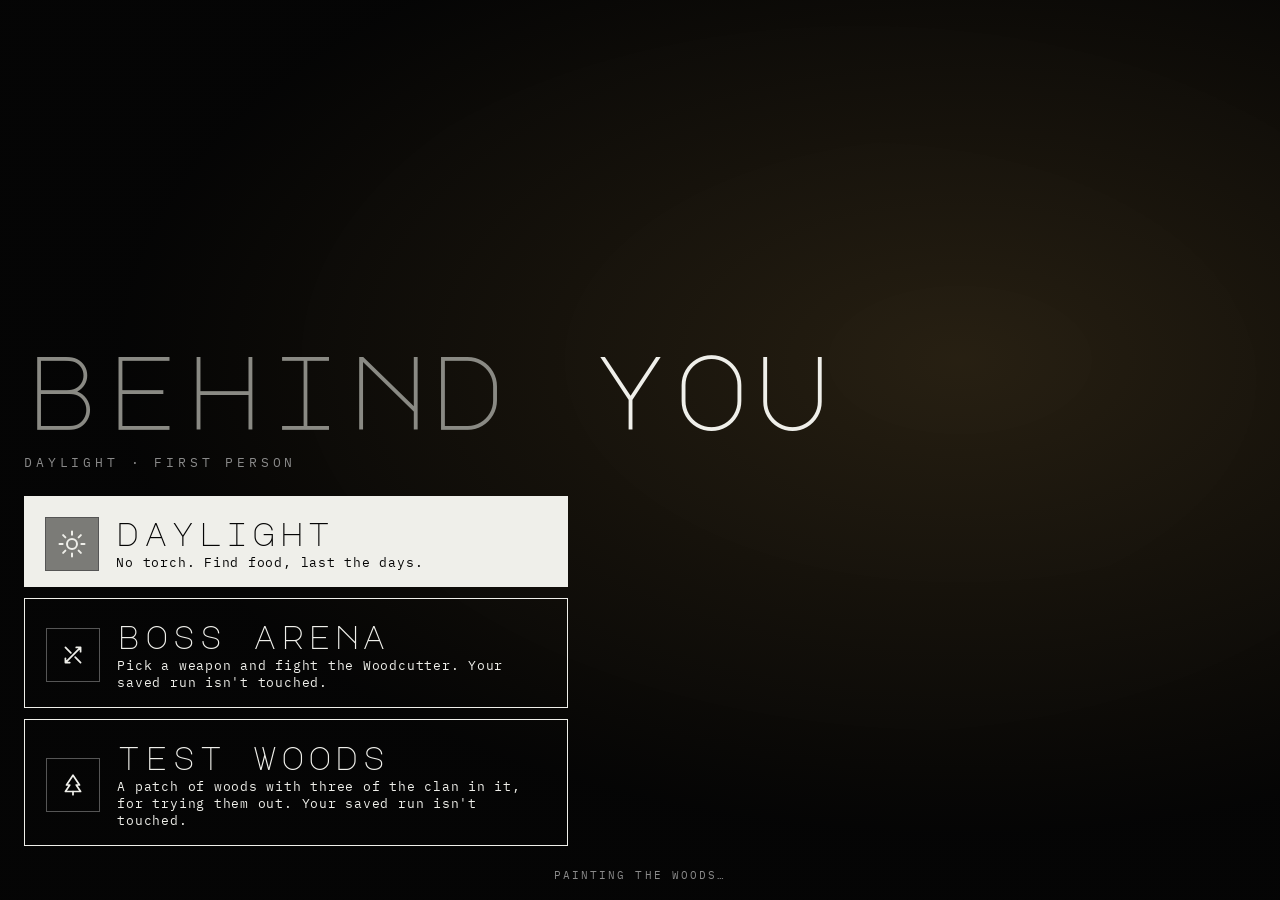
==== src/shell.html @ 35be9f8f "Thicker woods in stands with clearings, new pines, undergrowth; headlines at the top instead of mid-" ====
<!doctype html>
<html lang="en">
<head>
<meta charset="utf-8">
<meta name="viewport" content="width=device-width, initial-scale=1, viewport-fit=cover, user-scalable=no">
<meta name="theme-color" content="#050505">
<meta name="apple-mobile-web-app-capable" content="yes">
<meta name="mobile-web-app-capable" content="yes">
<title>Behind You First Person</title>
<link rel="preconnect" href="https://fonts.googleapis.com">
<link rel="stylesheet" href="https://fonts.googleapis.com/css2?family=Major+Mono+Display&family=IBM+Plex+Mono:wght@400;600&display=swap">
<style>
:root {
  color-scheme: dark;
  --void: #050505;
  --ash: #8a8a8a;
  --bone: #efefea;
  --blood: #c42a2a;
  --smoke: rgba(5,5,5,0.82);
  --display: "Major Mono Display", "Courier New", monospace;
  --mono: "IBM Plex Mono", ui-monospace, Menlo, monospace;
}
* { box-sizing: border-box; -webkit-tap-highlight-color: transparent; }
[hidden] { display: none !important; }
html, body { margin: 0; height: 100%; }
body { background: var(--void); color: var(--bone); font-family: var(--mono); overflow: hidden; touch-action: none; user-select: none; -webkit-user-select: none; -webkit-touch-callout: none; }
#gl { position: fixed; inset: 0; width: 100vw; height: 100vh; height: 100dvh; display: block; }
#fxc { position: fixed; inset: 0; width: 100vw; height: 100vh; height: 100dvh; pointer-events: none; }
#touch { position: fixed; inset: 0; touch-action: none; }
#grain { position: fixed; inset: -64px; pointer-events: none; opacity: 0.06; will-change: transform; }
#vig { position: fixed; inset: 0; pointer-events: none; background: radial-gradient(ellipse at center, rgba(0,0,0,0) 55%, rgba(0,0,0,0.5) 100%); }
#hurt { position: fixed; inset: 0; pointer-events: none; opacity: 0; background: radial-gradient(ellipse at center, rgba(120,0,0,0) 35%, rgba(150,10,10,0.75) 100%); }
#heal { position: fixed; inset: 0; pointer-events: none; opacity: 0; background: radial-gradient(ellipse at center, rgba(255,190,120,0) 40%, rgba(255,170,90,0.45) 100%); }
#cold { position: fixed; inset: 0; pointer-events: none; opacity: 0; background: radial-gradient(ellipse at center, rgba(160,200,230,0) 45%, rgba(170,210,240,0.5) 100%); }
#flashFx { position: fixed; inset: 0; pointer-events: none; opacity: 0; background: #fff; }
/* the HUD: hearts, the day, your needs */
#hud { display: none; position: fixed; left: calc(14px + env(safe-area-inset-left, 0px)); top: calc(12px + env(safe-area-inset-top, 0px)); pointer-events: none; gap: 5px; width: 168px; }
#dayLine .clk { overflow: visible; }
body.playing #hud { display: grid; }
#hearts { display: flex; gap: 3px; flex-wrap: wrap; align-items: center; }
#hearts svg { width: 17px; height: 15px; }
#hearts .plate { width: 12px; height: 14px; }
#dayLine { display: flex; white-space: nowrap; align-items: center; gap: 6px; font-size: 0.7rem; font-weight: 600; letter-spacing: 0.12em; color: var(--bone); text-transform: uppercase; text-shadow: 0 1px 4px rgba(0,0,0,0.8); }
#dayLine svg { width: 15px; height: 15px; }
#dayLine .clk { color: rgba(239,239,234,0.72); font-weight: 400; }
.bars { display: grid; gap: 4px; }
.bar { position: relative; height: 7px; background: rgba(0,0,0,0.5); border: 1px solid rgba(239,239,234,0.18); border-radius: 4px; overflow: hidden; }
.bar i { position: absolute; left: 0; top: 0; bottom: 0; width: 100%; transform-origin: left; border-radius: 3px; }
.bar.low i { animation: lowPulse 0.7s infinite alternate; }
@keyframes lowPulse { from { opacity: 1; } to { opacity: 0.45; } }
.barrow { display: grid; grid-template-columns: 14px 1fr; gap: 6px; align-items: center; }
.barrow svg { width: 14px; height: 14px; opacity: 0.85; }
#say { font-size: 0.62rem; font-weight: 600; letter-spacing: 0.16em; color: #f0b09a; text-shadow: 0 1px 4px rgba(0,0,0,0.9); min-height: 0.8rem; }
#info { font-size: 0.56rem; line-height: 1.5; letter-spacing: 0.08em; color: rgba(239,239,234,0.78); text-transform: uppercase; text-shadow: 0 1px 3px #000, 0 0 6px rgba(0,0,0,0.7); }
#dot { position: fixed; left: 50%; top: 50%; width: 4px; height: 4px; margin: -2px 0 0 -2px; border-radius: 50%; background: rgba(239,239,234,0.6); pointer-events: none; display: none; box-shadow: 0 0 2px rgba(0,0,0,0.8); }
body.playing #dot { display: block; }
body.iso #dot { display: none !important; }
body.iso.playing #gl { cursor: crosshair; }
#dot.hit { background: #fff; transform: scale(2.2); transition: transform 0.12s; }
#prompt { position: fixed; left: 0; right: 0; top: calc(50% + 26px); text-align: center; pointer-events: none; display: none; }
body.playing #prompt { display: block; }
#prompt span { display: inline-block; padding: 3px 9px; font-size: 0.66rem; font-weight: 600; letter-spacing: 0.14em; color: var(--bone); background: rgba(0,0,0,0.5); border-radius: 3px; text-transform: uppercase; }
#prompt span:empty { display: none; }
#prompt .sneak { color: rgb(255,214,150); }
#prompt .hit { color: rgb(200,235,180); }
#homeMark { position: fixed; left: 0; top: 0; width: 0; height: 0; pointer-events: none; z-index: 3; opacity: 0.88; }
#homeMark svg { position: absolute; left: -12px; top: -12px; width: 24px; height: 24px; overflow: visible; }
#homeMark span { position: absolute; left: -50px; top: 13px; width: 100px; text-align: center; font: 700 10px var(--mono, monospace); letter-spacing: 0.06em; color: #ffd68c; text-shadow: 0 0 3px #000, 0 0 2px #000; transform: skewX(-10deg); }
#homeMark i { position: absolute; left: -7px; top: -7px; width: 14px; height: 14px; }
#homeMark i::before { content: ''; position: absolute; inset: 0; background: #ffd68c; clip-path: polygon(100% 50%, 0 0, 0 100%); filter: drop-shadow(0 0 2px #000); }
#useMark { position: fixed; left: 0; top: 0; width: 0; height: 0; pointer-events: none; z-index: 3; }
#useMark b { position: absolute; left: -15px; top: -15px; width: 30px; height: 30px; border-radius: 50%; display: grid; place-items: center; font: 700 0.8rem var(--mono, monospace); color: #1a140c; background: rgba(255,232,180,0.95); border: 2px solid rgba(8,6,4,0.75); box-shadow: 0 2px 8px rgba(0,0,0,0.45); }
#useMark.padX b { background: #3a7bd5; color: #fff; }
#guide { position: fixed; left: 50%; top: 50%; width: 0; height: 0; pointer-events: none; }
#guide svg { position: absolute; left: -15px; top: -15px; width: 30px; height: 30px; }
#guideT { position: absolute; left: -40px; top: 16px; width: 80px; display: grid; justify-items: center; gap: 2px; }
#guideT img { width: 22px; height: 22px; padding: 3px; border-radius: 50%; background: rgba(0,0,0,0.5); }
#guideT span { font-size: 0.6rem; font-weight: 600; letter-spacing: 0.12em; color: #fff0c8; background: rgba(0,0,0,0.5); padding: 1px 4px; }
#siege { position: fixed; left: 50%; transform: translateX(-50%); top: calc(96px + env(safe-area-inset-top, 0px)); width: min(300px, 60vw); pointer-events: none; text-align: center; }
#siege .track { height: 5px; background: rgba(239,239,234,0.16); outline: 1px solid rgba(0,0,0,0.5); }
#siege i { display: block; height: 100%; transform-origin: left; background: linear-gradient(90deg, rgba(255,138,60,0.95), rgba(255,230,160,0.95)); }
#siegeT { margin-top: 6px; font-size: 0.68rem; font-weight: 600; letter-spacing: 0.1em; color: var(--bone); text-shadow: 0 1px 3px #000; }
#siegeT.far { color: rgb(240,160,110); animation: pulse 0.9s ease-in-out infinite alternate; }
@keyframes pulse { from { opacity: 0.6; } to { opacity: 1; } }
#notes { position: fixed; left: 0; right: 0; top: calc(64px + env(safe-area-inset-top, 0px)); display: grid; justify-items: center; gap: 2px; pointer-events: none; }
#notes div { font-size: 0.72rem; letter-spacing: 0.1em; color: var(--bone); text-shadow: 0 1px 5px rgba(0,0,0,0.95); transition: opacity 0.3s; }
#notes div.big { font-size: 0.86rem; font-weight: 600; letter-spacing: 0.14em; }
#notes div { max-width: min(560px, calc(100vw - 32px)); text-align: center; line-height: 1.35; }
#notes div.hd { margin: 2px 0; padding: 4px 12px 5px; background: rgba(12,10,8,0.45); border-radius: 3px; }   /* a headline: what the old middle-of-the-screen banner said */
#notes div.hd b { display: block; font: 600 0.84rem var(--mono); letter-spacing: 0.2em; text-transform: uppercase; color: #fff0c8; }
#notes div.hd span { display: block; margin-top: 1px; font-size: 0.66rem; letter-spacing: 0.08em; color: var(--bone); }
#banner { position: fixed; left: 0; right: 0; top: 24%; text-align: center; pointer-events: none; opacity: 0; transition: opacity 0.6s; text-shadow: 0 0 18px rgba(0,0,0,0.9); padding: 0 16px; }
#banner b { display: block; font: 400 clamp(1.6rem, 6vw, 3rem) var(--display); letter-spacing: 0.06em; text-transform: lowercase; }
#banner span { display: block; margin-top: 0.5rem; font-size: 0.78rem; letter-spacing: 0.12em; color: #cfcfc8; }
#fps { position: fixed; right: calc(14px + env(safe-area-inset-right, 0px)); top: calc(54px + env(safe-area-inset-top, 0px)); font-size: 0.62rem; letter-spacing: 0.1em; color: rgba(138,138,138,0.85); pointer-events: none; text-align: right; display: none; }
body.playing.showfps #fps { display: block; }
/* buttons */
button { font: 600 0.9rem var(--mono); letter-spacing: 0.14em; text-transform: uppercase; color: var(--void); background: var(--bone); border: 0; padding: 0.85rem 1.4rem; cursor: pointer; touch-action: none; }
button.alt { background: transparent; color: var(--bone); border: 1px solid var(--bone); }
.rb { position: fixed; padding: 0; border-radius: 50%; letter-spacing: 0.08em; color: var(--bone); background: rgba(5,5,5,0.5); border: 1px solid rgba(239,239,234,0.5); display: none; font-size: 0.56rem; z-index: 4; }
body.touch.playing .rb:not([hidden]) { display: block; }
#bAtk { right: calc(20px + env(safe-area-inset-right, 0px)); bottom: calc(24px + env(safe-area-inset-bottom, 0px)); width: 92px; height: 92px; font-size: 0.66rem; background: rgba(60,30,10,0.5); border-color: rgba(255,190,130,0.7); }
#bAtk.on { background: rgba(255,190,130,0.35); }
#bDodge { right: calc(124px + env(safe-area-inset-right, 0px)); bottom: calc(18px + env(safe-area-inset-bottom, 0px)); width: 64px; height: 64px; }
#bDodge.on { background: rgba(239,239,234,0.3); }
#bDodge[data-cool="1"] { opacity: 0.45; }
#useBtn { right: calc(124px + env(safe-area-inset-right, 0px)); bottom: calc(94px + env(safe-area-inset-bottom, 0px)); width: 64px; height: 64px; color: #050505; background: rgba(239,239,234,0.85); }
#sneakBtn { right: calc(26px + env(safe-area-inset-right, 0px)); bottom: calc(128px + env(safe-area-inset-bottom, 0px)); width: 56px; height: 56px; }
#sneakBtn[aria-pressed="true"] { background: rgba(239,239,234,0.88); color: #050505; }
#flaskBtn { right: calc(196px + env(safe-area-inset-right, 0px)); bottom: calc(22px + env(safe-area-inset-bottom, 0px)); width: 54px; height: 54px; color: #f1b77a; border-color: rgba(241,183,122,0.75); }
#flaskBtn.empty { opacity: 0.35; }
#craftBtn { left: calc(14px + env(safe-area-inset-left, 0px)); top: auto; bottom: calc(22px + env(safe-area-inset-bottom, 0px)); width: 58px; height: 58px; }
#campBtn { right: calc(26px + env(safe-area-inset-right, 0px)); bottom: calc(194px + env(safe-area-inset-bottom, 0px)); width: 56px; height: 56px; color: rgb(215,185,255); border-color: rgba(185,130,255,0.75); }
#bSpec { right: calc(196px + env(safe-area-inset-right, 0px)); bottom: calc(90px + env(safe-area-inset-bottom, 0px)); width: 54px; height: 54px; color: #ffd9a0; border-color: rgba(255,217,160,0.6); }
#bSpec.cool { opacity: 0.4; }
#bMenu { position: fixed; right: calc(14px + env(safe-area-inset-right, 0px)); top: calc(12px + env(safe-area-inset-top, 0px)); padding: 0.5rem 0.75rem; font-size: 0.7rem; letter-spacing: 0.12em; color: var(--ash); background: rgba(5,5,5,0.6); border: 1px solid rgba(138,138,138,0.45); display: none; z-index: 4; }
body.playing #bMenu:not([hidden]) { display: block; }
#bPack2 { position: fixed; right: calc(86px + env(safe-area-inset-right, 0px)); top: calc(12px + env(safe-area-inset-top, 0px)); padding: 0.5rem 0.75rem; font-size: 0.7rem; letter-spacing: 0.12em; color: var(--ash); background: rgba(5,5,5,0.6); border: 1px solid rgba(138,138,138,0.45); display: none; z-index: 4; }
body.playing:not(.touch) #bPack2 { display: block; }
#stick { position: fixed; width: 120px; height: 120px; margin: -60px 0 0 -60px; border-radius: 50%; border: 1px solid rgba(239,239,234,0.28); background: rgba(5,5,5,0.25); pointer-events: none; display: none; }
#knob { position: absolute; left: 50%; top: 50%; width: 46px; height: 46px; margin: -23px 0 0 -23px; border-radius: 50%; background: rgba(239,239,234,0.32); }
#padHint { position: fixed; left: 50%; transform: translateX(-50%); top: calc(14px + env(safe-area-inset-top, 0px)); max-width: calc(100vw - 420px); text-align: center; font-size: 0.62rem; letter-spacing: 0.12em; line-height: 1.5; color: rgba(236,228,212,0.9); background: rgba(14,11,8,0.55); padding: 4px 12px; border-radius: 6px; pointer-events: none; display: none; text-transform: uppercase; z-index: 60; }
@media (max-width: 760px) { #padHint { top: auto; bottom: calc(6px + env(safe-area-inset-bottom, 0px)); max-width: calc(100vw - 24px); } }
#padHint.show { display: block; }
#padHint.inmenu { background: rgba(14,11,8,0.85); }
/* the wisp upgrades, shown as a tab of the pack, styled as they are on their own */
#pkBody .wispsTab h3 { margin: 0.4rem 0 0; font: 600 0.72rem var(--mono); letter-spacing: 0.14em; text-transform: uppercase; color: var(--bone); display: flex; justify-content: space-between; gap: 1rem; }
#pkBody .wispsTab h3 span { color: var(--ash); font-weight: 400; }
#pkBody .wispsTab .ic { color: rgb(215,185,255); }
#pkBody .wispsTab .pr.cost::after { color: rgb(185,130,255); }
#pkBody .wispsTab .pips i.f { background: rgb(185,130,255); }
#pkBody .wispsTab .item.own .ic { border-color: rgb(185,130,255); color: rgb(215,185,255); }
#pkBody .wispsTab .small { color: var(--ash); }
#pkBody .wispsTab .cathead h3 { margin: 0; font: 400 1.35rem var(--display); text-transform: none; letter-spacing: 0; }
.padfocus { outline: 3px solid #f1b77a !important; outline-offset: 2px; box-shadow: 0 0 14px rgba(241,183,122,0.55) !important; }
#hotbar, #buildbar { display: none; }
body.playing #hotbar:not([hidden]), body.playing #buildbar:not([hidden]) { display: flex; }
body.playing #buildbar:not([hidden]) { display: grid; }
body:not(.touch) #hotbar .hot { pointer-events: auto; }
/* menus */
.screen { position: fixed; inset: 0; display: none; flex-direction: column; justify-content: flex-start; padding: calc(24px + env(safe-area-inset-top, 0px)) calc(24px + env(safe-area-inset-right, 0px)) calc(24px + env(safe-area-inset-bottom, 0px)) calc(24px + env(safe-area-inset-left, 0px)); background: rgba(5,5,5,0.86); overflow-y: auto; touch-action: pan-y; z-index: 20; }
.screen.show { display: flex; }
.screen > :first-child { margin-top: auto; } .screen > :last-child { margin-bottom: auto; }   /* centred, but a menu taller than the screen scrolls from its top */
#title { background: radial-gradient(ellipse at 75% 40%, rgba(120,95,50,0.3), rgba(5,5,5,0.94) 62%); }
.big { font-family: var(--display); font-size: clamp(2.4rem, 10vw, 6.5rem); line-height: 1; letter-spacing: 0.04em; margin: 0; font-weight: 400; }
.big .dim { color: #8a8a84; }
.sub { margin: 0.9rem 0 1.6rem; font-size: 0.8rem; letter-spacing: 0.3em; color: var(--ash); text-transform: uppercase; }
.panel { display: flex; align-items: center; gap: 1.1rem; max-width: 34rem; text-align: left; padding: 1rem 1.3rem; text-transform: none; letter-spacing: 0; margin-bottom: 0.7rem; }
.panel .ico { width: 54px; height: 54px; flex: none; display: grid; place-items: center; background: #7b7b77; border: 1px solid #555; }
.panel b { display: block; font-family: var(--display); font-weight: 400; font-size: clamp(1.3rem, 4vw, 2rem); letter-spacing: 0.1em; }
.panel span { display: block; font-weight: 400; font-size: 0.8rem; margin-top: 0.3rem; letter-spacing: 0.06em; }
.panel.alt .ico { background: transparent; }
.arenapick { display: grid; grid-template-columns: repeat(auto-fill, minmax(15rem, 1fr)); gap: 0.6rem; max-width: 50rem; width: 100%; margin-bottom: 0.8rem; }
.arenapick .panel { margin: 0; max-width: none; padding: 0.7rem 1rem; }
.arenapick .panel b { font-size: clamp(1.05rem, 3vw, 1.35rem); }
.how { margin-top: 1.2rem; display: grid; gap: 0.35rem; font-size: 0.7rem; letter-spacing: 0.08em; color: var(--ash); max-width: 44rem; line-height: 1.45; }
.how b { color: var(--bone); font-weight: 600; }
.row { display: flex; gap: 0.8rem; flex-wrap: wrap; align-items: center; margin-top: 1rem; }
.set { display: grid; gap: 1rem; max-width: 30rem; width: 100%; margin: 1.2rem 0; }
.set label { display: grid; gap: 0.4rem; font-size: 0.72rem; letter-spacing: 0.12em; color: var(--ash); text-transform: uppercase; }
.set input[type=range] { width: 100%; accent-color: #f1b77a; }
.tabs { display: flex; gap: 0.4rem; flex-wrap: wrap; }
.tab { padding: 0.45rem 0.75rem; font-size: 0.66rem; background: transparent; color: var(--ash); border: 1px solid rgba(138,138,138,0.4); }
.tab[aria-pressed="true"] { color: var(--void); background: var(--bone); border-color: var(--bone); }
h2 { font-family: var(--display); font-weight: 400; font-size: clamp(1.8rem, 6vw, 3.2rem); margin: 0; letter-spacing: 0.06em; }
.note { font-size: 0.72rem; letter-spacing: 0.08em; color: var(--ash); margin-top: 0.6rem; max-width: 36rem; line-height: 1.5; }
#loading { position: fixed; left: 0; right: 0; bottom: calc(18px + env(safe-area-inset-bottom, 0px)); text-align: center; font-size: 0.7rem; letter-spacing: 0.18em; color: var(--ash); text-transform: uppercase; }
/*DAYCSS*/
#craft, #camp, #stats { z-index: 30; touch-action: pan-y; }
#craft > *, #camp > *, #stats > *, .screen > *, #deathCard > * { zoom: var(--uiz, 1); }   /* filled out on a big screen (00-core.js resize) */
#craft *, #stats * { touch-action: manipulation; }
#hotbar { z-index: 5; }
body.fallen .rb, body.fallen #stick, body.fallen #prompt, body.fallen #guide { display: none !important; }
@media (max-height: 520px) { #info { display: none; } #notes { top: calc(50px + env(safe-area-inset-top, 0px)); } #notes div { max-width: max(300px, calc(100vw - 530px)); } #banner { top: 31%; } #banner b { font-size: 2.2rem; } #banner span { margin-top: 0.3rem; font-size: 0.7rem; } }
@media (max-width: 560px) and (min-height: 521px) {   /* a phone held upright: the hotbar runs along the bottom, the buttons sit above it */
  #hotbar { left: 50%; transform: translateX(-50%); bottom: calc(10px + env(safe-area-inset-bottom, 0px)); }
  #bAtk { bottom: calc(86px + env(safe-area-inset-bottom, 0px)); }
  #bDodge { bottom: calc(80px + env(safe-area-inset-bottom, 0px)); }
  #useBtn { bottom: calc(156px + env(safe-area-inset-bottom, 0px)); }
  #sneakBtn { bottom: calc(190px + env(safe-area-inset-bottom, 0px)); }
  #flaskBtn { bottom: calc(84px + env(safe-area-inset-bottom, 0px)); right: auto; left: calc(84px + env(safe-area-inset-left, 0px)); }
  #craftBtn { bottom: calc(84px + env(safe-area-inset-bottom, 0px)); }
  #campBtn { bottom: calc(256px + env(safe-area-inset-bottom, 0px)); }
  #bSpec { bottom: calc(152px + env(safe-area-inset-bottom, 0px)); }
  #buildbar { bottom: calc(254px + env(safe-area-inset-bottom, 0px)) !important; }
  #notes { top: calc(166px + env(safe-area-inset-top, 0px)); } #banner { top: 38%; }   /* below the hearts and bars, clear of the middle */
}
</style>
</head>
<body>
<canvas id="gl"></canvas>
<div id="touch"></div>
<canvas id="grain" width="256" height="256"></canvas>
<div id="vig"></div>
<div id="cold"></div>
<div id="hurt"></div>
<div id="heal"></div>
<div id="flashFx"></div>
<div id="dot"></div>
<div id="prompt"><span id="promptT"></span></div>
<div id="useMark" hidden><b></b></div>
<div id="homeMark" hidden><i></i><svg viewBox="-12 -12 24 24"><path d="M0-11 11-.5H8V9.5H-8V-.5H-11Z" fill="#ffd68c" stroke="rgba(8,6,4,0.75)" stroke-width="2.4" stroke-linejoin="round"/><rect x="-2.4" y="3" width="4.8" height="6.5" fill="#462a14"/></svg><span></span></div>
<div id="guide" hidden><svg id="guideA" viewBox="-8 -10 20 20"><path d="M11 0-6-9-2 0-6 9Z" fill="rgba(0,0,0,0.45)"/><path d="M9 0-5-7-2 0-5 7Z" fill="#fff0c8"/></svg><div id="guideT"></div></div>
<div id="siege" hidden><div class="track"><i id="siegeI"></i></div><div id="siegeT"></div></div>
<div id="hud">
  <div id="hearts"></div>
  <div id="dayLine"></div>
  <div class="bars" id="bars"></div>
  <div id="say"></div>
  <div id="info"></div>
</div>
<div id="notes"></div>
<div id="banner"><b id="bannerT"></b><span id="bannerS"></span></div>
<div id="stick"><div id="knob"></div></div>
<button class="rb" id="bAtk">Attack</button>
<button class="rb" id="bDodge">Dodge</button>
<button class="rb" id="useBtn" hidden>Take</button>
<button class="rb" id="sneakBtn" hidden aria-pressed="false">Sneak</button>
<button class="rb" id="flaskBtn" hidden>Flask</button>
<button class="rb" id="craftBtn" hidden>Pack</button>
<button class="rb" id="campBtn" hidden>Wisps</button>
<button class="rb" id="bSpec" hidden>Special</button>
<button id="bMenu">Menu</button>
<button id="bPack2">Pack · C</button>
<div id="hotbar" hidden></div>
<div id="buildbar" hidden></div>
<div id="fps"></div>
<div id="padHint">RT attack · B dodge · X use · Y special · LB RB hotbar · L3 sprint · R3 sneak · View pack · Menu pause</div>

<div id="deathCard" hidden>
  <div class="dc">
    <p class="eyebrow">Daylight</p>
    <h2>The woods took you</h2>
    <dl id="dcList"></dl>
    <button id="dcGo">Try again</button>
  </div>
</div>
<div id="craft" hidden>
  <div class="pk">
    <div class="pkhead"><div><p class="eyebrow">Daylight · <span id="pkDay"></span></p><h2>Pack</h2></div><button id="craftGo" class="alt">Close</button></div>
    <div class="pkneeds" id="pkNeeds"></div>
    <div class="pktabs"><button class="pktab" data-tab="pack" aria-pressed="true">Pack</button><button class="pktab" data-tab="craft" aria-pressed="false">Craft<span></span></button><button class="pktab" data-tab="book" aria-pressed="false">Book</button><button class="pktab" data-tab="log" aria-pressed="false">Journal</button><button class="pktab" data-tab="wisps" aria-pressed="false">Wisps</button></div>
    <div id="pkBody" class="pkbody"></div>
  </div>
  <div id="pkCard" hidden></div>
</div>
<div id="camp" hidden></div>
<div id="stats" hidden>
  <div class="pick">
    <p class="eyebrow" id="statsEyebrow"></p>
    <h2>Stats</h2>
    <p class="small">Burn raiders by night and grab the wisps they leave, then spend them here on upgrades that last.</p>
    <div id="statsBody"></div>
    <div class="pickfoot"><button id="statsGo">Done</button></div>
  </div>
</div>

<div class="screen show" id="title">
  <h1 class="big"><span class="dim">behind</span> you</h1>
  <p class="sub">daylight · first person</p>
  <button class="panel" id="begin" disabled>
    <span class="ico"><svg width="30" height="30" viewBox="0 0 24 24" fill="none" stroke="#efefea" stroke-width="1.6" stroke-linecap="round" stroke-linejoin="round"><circle cx="12" cy="12" r="4"/><path d="M12 2v2.5M12 19.5V22M2 12h2.5M19.5 12H22M4.9 4.9l1.8 1.8M17.3 17.3l1.8 1.8M4.9 19.1l1.8-1.8M17.3 6.7l1.8-1.8"/></svg></span>
    <span><b id="beginT">daylight</b><span id="beginS">No torch. Find food, last the days.</span></span>
  </button>
  <button class="panel alt" id="beginNew" hidden>
    <span class="ico"><svg width="26" height="26" viewBox="0 0 24 24" fill="none" stroke="#efefea" stroke-width="1.6" stroke-linecap="round"><path d="M12 5v14M5 12h14"/></svg></span>
    <span><b>new run</b><span>Start again from nothing. Your saved run is lost.</span></span>
  </button>
  <button class="panel alt" id="beginArena" disabled>
    <span class="ico"><svg width="26" height="26" viewBox="0 0 24 24" fill="none" stroke="#efefea" stroke-width="1.6" stroke-linecap="round" stroke-linejoin="round"><path d="M5 19 19 5M15 5h4v4M9 19H5v-4M5 5l5 5M19 19l-5-5"/></svg></span>
    <span><b>boss arena</b><span>Pick a weapon and fight the Woodcutter. Your saved run isn't touched.</span></span>
  </button>
  <button class="panel alt" id="beginWoods" disabled>
    <span class="ico"><svg width="26" height="26" viewBox="0 0 24 24" fill="none" stroke="#efefea" stroke-width="1.6" stroke-linecap="round" stroke-linejoin="round"><path d="M12 3 6 12h3l-4 6h14l-4-6h3z"/><path d="M12 18v3"/></svg></span>
    <span><b>test woods</b><span>A patch of woods with three of the clan in it, for trying them out. Your saved run isn't touched.</span></span>
  </button>
  <div class="how" id="how"></div>
  <div id="loading">painting the woods…</div>
</div>

<div class="screen" id="arena">
  <h2 id="arenaH">boss arena</h2>
  <p class="sub" id="arenaS">Pick your weapon. You fight the Woodcutter in the woods with food and bandages. Nothing here is saved.</p>
  <div id="arenaPick" class="arenapick"></div>
  <button class="panel alt" id="arenaBack"><span><b>back</b><span>To the title screen</span></span></button>
</div>

<div class="screen" id="pause">
  <h2>paused</h2>
  <div class="set">
    <label>Look speed <input type="range" id="sSens" min="0.4" max="2.2" step="0.05"></label>
    <label><span>Field of view · <b id="sFovV" style="font-weight:inherit;color:#f1b77a"></b></span><input type="range" id="sFov" min="80" max="120" step="1"></label>
    <label><span>Isometric zoom · <b id="sZoomV" style="font-weight:inherit;color:#f1b77a"></b></span><input type="range" id="sZoom" min="1" max="3" step="0.05"></label>
    <p style="margin:-4px 0 6px;font-size:11px;opacity:.6">Isometric view: turn it round with the right stick, a thumb on the right of the screen, or R and T</p>
    <label>Picture
      <span class="tabs" id="sQual">
        <button class="tab" data-q="auto">Auto</button>
        <button class="tab" data-q="sharp">Sharp</button>
        <button class="tab" data-q="fast">Fast</button>
      </span>
    </label>
    <label>Options
      <span class="tabs">
        <button class="tab" id="sView">Third person</button>
        <button class="tab" id="sInk">Outlines</button>
        <button class="tab" id="sInv">Invert look</button>
        <button class="tab" id="sFps">Show FPS</button>
        <button class="tab" id="sSnd">Sound</button>
        <button class="tab" id="sCol">Colour</button>
      </span>
    </label>
  </div>
  <div class="row"><button id="resume">Resume</button><button class="alt" id="quit">Save and quit</button></div>
  <p class="note">Your run saves when you open this menu and every so often as you play. Auto keeps the frame rate up by lowering the picture's sharpness a little when the phone is working hard.</p>
</div>

<script>/*THREE*/</script>
<script>/*GAME*/</script>
</body>
</html>
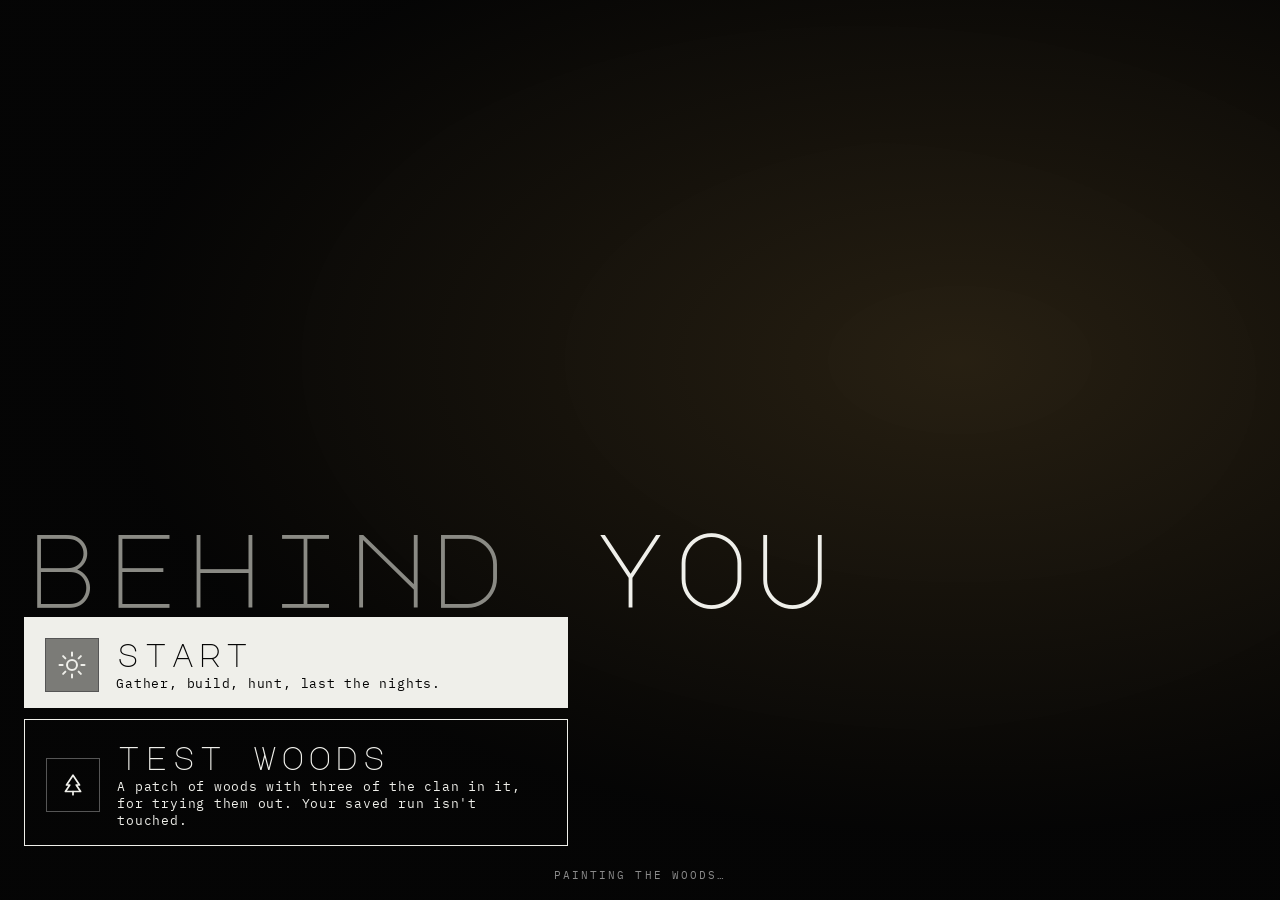
==== commit f6a2e2bc: "Fresh start, part one: remove the raider camps, relics, Woodcutter, boss arena, signal fire ending, " ====
--- a/src/shell.html
+++ b/src/shell.html
@@ -76,11 +76,6 @@
 #guideT { position: absolute; left: -40px; top: 16px; width: 80px; display: grid; justify-items: center; gap: 2px; }
 #guideT img { width: 22px; height: 22px; padding: 3px; border-radius: 50%; background: rgba(0,0,0,0.5); }
 #guideT span { font-size: 0.6rem; font-weight: 600; letter-spacing: 0.12em; color: #fff0c8; background: rgba(0,0,0,0.5); padding: 1px 4px; }
-#siege { position: fixed; left: 50%; transform: translateX(-50%); top: calc(96px + env(safe-area-inset-top, 0px)); width: min(300px, 60vw); pointer-events: none; text-align: center; }
-#siege .track { height: 5px; background: rgba(239,239,234,0.16); outline: 1px solid rgba(0,0,0,0.5); }
-#siege i { display: block; height: 100%; transform-origin: left; background: linear-gradient(90deg, rgba(255,138,60,0.95), rgba(255,230,160,0.95)); }
-#siegeT { margin-top: 6px; font-size: 0.68rem; font-weight: 600; letter-spacing: 0.1em; color: var(--bone); text-shadow: 0 1px 3px #000; }
-#siegeT.far { color: rgb(240,160,110); animation: pulse 0.9s ease-in-out infinite alternate; }
 @keyframes pulse { from { opacity: 0.6; } to { opacity: 1; } }
 #notes { position: fixed; left: 0; right: 0; top: calc(64px + env(safe-area-inset-top, 0px)); display: grid; justify-items: center; gap: 2px; pointer-events: none; }
 #notes div { font-size: 0.72rem; letter-spacing: 0.1em; color: var(--bone); text-shadow: 0 1px 5px rgba(0,0,0,0.95); transition: opacity 0.3s; }
@@ -150,9 +145,6 @@
 .panel b { display: block; font-family: var(--display); font-weight: 400; font-size: clamp(1.3rem, 4vw, 2rem); letter-spacing: 0.1em; }
 .panel span { display: block; font-weight: 400; font-size: 0.8rem; margin-top: 0.3rem; letter-spacing: 0.06em; }
 .panel.alt .ico { background: transparent; }
-.arenapick { display: grid; grid-template-columns: repeat(auto-fill, minmax(15rem, 1fr)); gap: 0.6rem; max-width: 50rem; width: 100%; margin-bottom: 0.8rem; }
-.arenapick .panel { margin: 0; max-width: none; padding: 0.7rem 1rem; }
-.arenapick .panel b { font-size: clamp(1.05rem, 3vw, 1.35rem); }
 .how { margin-top: 1.2rem; display: grid; gap: 0.35rem; font-size: 0.7rem; letter-spacing: 0.08em; color: var(--ash); max-width: 44rem; line-height: 1.45; }
 .how b { color: var(--bone); font-weight: 600; }
 .row { display: flex; gap: 0.8rem; flex-wrap: wrap; align-items: center; margin-top: 1rem; }
@@ -201,7 +193,6 @@
 <div id="useMark" hidden><b></b></div>
 <div id="homeMark" hidden><i></i><svg viewBox="-12 -12 24 24"><path d="M0-11 11-.5H8V9.5H-8V-.5H-11Z" fill="#ffd68c" stroke="rgba(8,6,4,0.75)" stroke-width="2.4" stroke-linejoin="round"/><rect x="-2.4" y="3" width="4.8" height="6.5" fill="#462a14"/></svg><span></span></div>
 <div id="guide" hidden><svg id="guideA" viewBox="-8 -10 20 20"><path d="M11 0-6-9-2 0-6 9Z" fill="rgba(0,0,0,0.45)"/><path d="M9 0-5-7-2 0-5 7Z" fill="#fff0c8"/></svg><div id="guideT"></div></div>
-<div id="siege" hidden><div class="track"><i id="siegeI"></i></div><div id="siegeT"></div></div>
 <div id="hud">
   <div id="hearts"></div>
   <div id="dayLine"></div>
@@ -229,7 +220,7 @@
 
 <div id="deathCard" hidden>
   <div class="dc">
-    <p class="eyebrow">Daylight</p>
+    <p class="eyebrow">behind you</p>
     <h2>The woods took you</h2>
     <dl id="dcList"></dl>
     <button id="dcGo">Try again</button>
@@ -237,9 +228,9 @@
 </div>
 <div id="craft" hidden>
   <div class="pk">
-    <div class="pkhead"><div><p class="eyebrow">Daylight · <span id="pkDay"></span></p><h2>Pack</h2></div><button id="craftGo" class="alt">Close</button></div>
+    <div class="pkhead"><div><p class="eyebrow"><span id="pkDay"></span></p><h2>Pack</h2></div><button id="craftGo" class="alt">Close</button></div>
     <div class="pkneeds" id="pkNeeds"></div>
-    <div class="pktabs"><button class="pktab" data-tab="pack" aria-pressed="true">Pack</button><button class="pktab" data-tab="craft" aria-pressed="false">Craft<span></span></button><button class="pktab" data-tab="book" aria-pressed="false">Book</button><button class="pktab" data-tab="log" aria-pressed="false">Journal</button><button class="pktab" data-tab="wisps" aria-pressed="false">Wisps</button></div>
+    <div class="pktabs"><button class="pktab" data-tab="pack" aria-pressed="true">Pack</button><button class="pktab" data-tab="craft" aria-pressed="false">Craft<span></span></button><button class="pktab" data-tab="book" aria-pressed="false">Book</button><button class="pktab" data-tab="log" aria-pressed="false">Journal</button></div>
     <div id="pkBody" class="pkbody"></div>
   </div>
   <div id="pkCard" hidden></div>
@@ -257,18 +248,13 @@
 
 <div class="screen show" id="title">
   <h1 class="big"><span class="dim">behind</span> you</h1>
-  <p class="sub">daylight · first person</p>
   <button class="panel" id="begin" disabled>
     <span class="ico"><svg width="30" height="30" viewBox="0 0 24 24" fill="none" stroke="#efefea" stroke-width="1.6" stroke-linecap="round" stroke-linejoin="round"><circle cx="12" cy="12" r="4"/><path d="M12 2v2.5M12 19.5V22M2 12h2.5M19.5 12H22M4.9 4.9l1.8 1.8M17.3 17.3l1.8 1.8M4.9 19.1l1.8-1.8M17.3 6.7l1.8-1.8"/></svg></span>
-    <span><b id="beginT">daylight</b><span id="beginS">No torch. Find food, last the days.</span></span>
+    <span><b id="beginT">start</b><span id="beginS">Gather, build, hunt, last the nights.</span></span>
   </button>
   <button class="panel alt" id="beginNew" hidden>
     <span class="ico"><svg width="26" height="26" viewBox="0 0 24 24" fill="none" stroke="#efefea" stroke-width="1.6" stroke-linecap="round"><path d="M12 5v14M5 12h14"/></svg></span>
     <span><b>new run</b><span>Start again from nothing. Your saved run is lost.</span></span>
-  </button>
-  <button class="panel alt" id="beginArena" disabled>
-    <span class="ico"><svg width="26" height="26" viewBox="0 0 24 24" fill="none" stroke="#efefea" stroke-width="1.6" stroke-linecap="round" stroke-linejoin="round"><path d="M5 19 19 5M15 5h4v4M9 19H5v-4M5 5l5 5M19 19l-5-5"/></svg></span>
-    <span><b>boss arena</b><span>Pick a weapon and fight the Woodcutter. Your saved run isn't touched.</span></span>
   </button>
   <button class="panel alt" id="beginWoods" disabled>
     <span class="ico"><svg width="26" height="26" viewBox="0 0 24 24" fill="none" stroke="#efefea" stroke-width="1.6" stroke-linecap="round" stroke-linejoin="round"><path d="M12 3 6 12h3l-4 6h14l-4-6h3z"/><path d="M12 18v3"/></svg></span>
@@ -276,13 +262,6 @@
   </button>
   <div class="how" id="how"></div>
   <div id="loading">painting the woods…</div>
-</div>
-
-<div class="screen" id="arena">
-  <h2 id="arenaH">boss arena</h2>
-  <p class="sub" id="arenaS">Pick your weapon. You fight the Woodcutter in the woods with food and bandages. Nothing here is saved.</p>
-  <div id="arenaPick" class="arenapick"></div>
-  <button class="panel alt" id="arenaBack"><span><b>back</b><span>To the title screen</span></span></button>
 </div>
 
 <div class="screen" id="pause">
